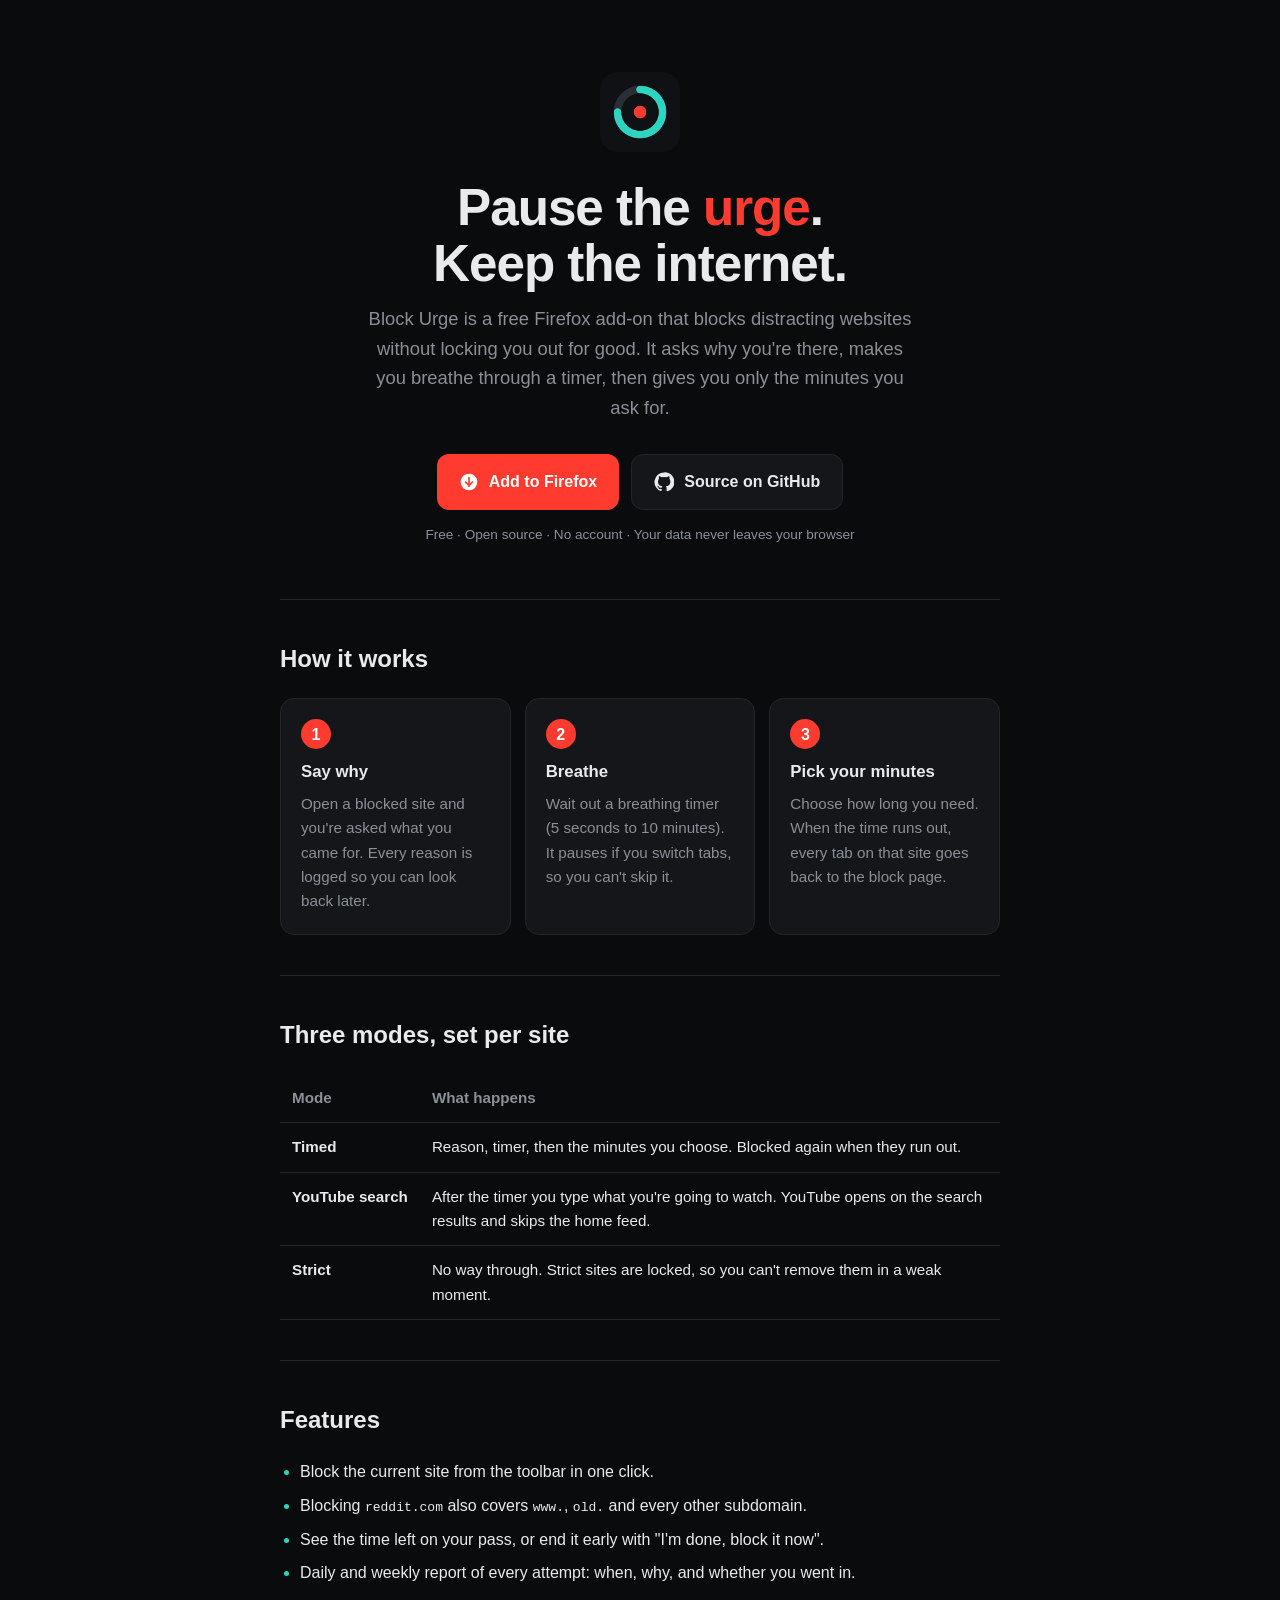
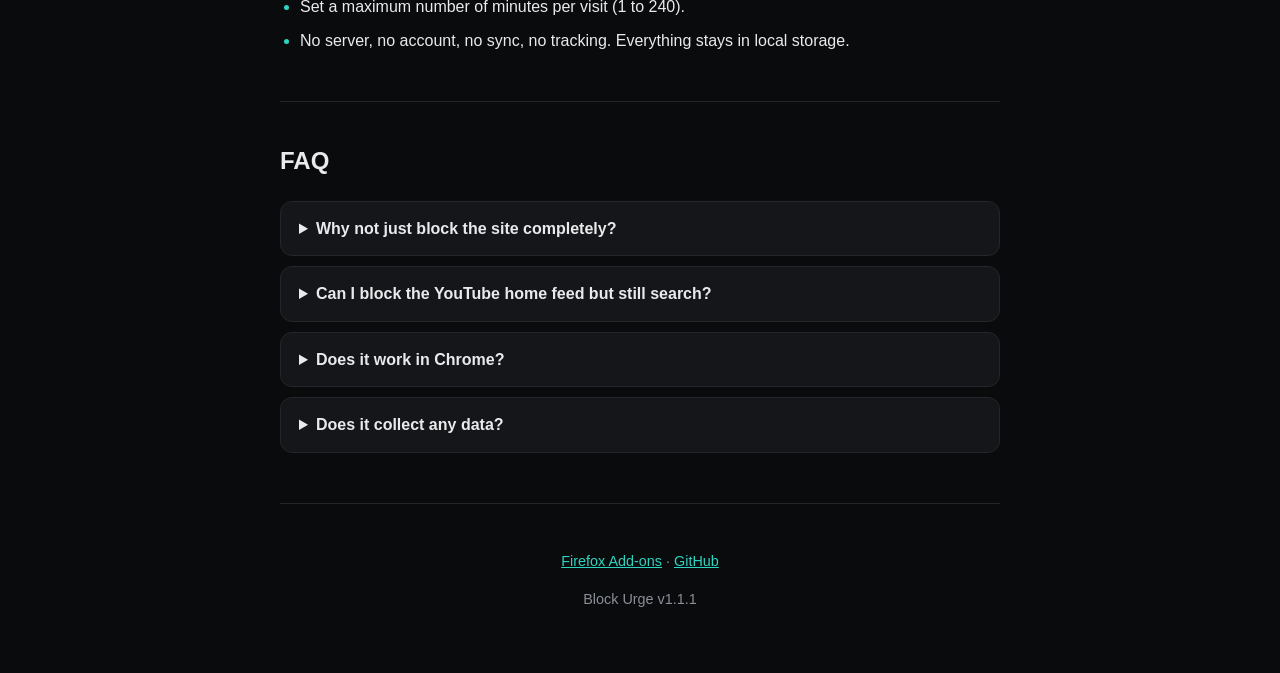
==== index.html @ 283659f3 "Block Urge Firefox add-on and GitHub Pages landing page" ====
<!doctype html>
<html lang="en">
<head>
  <meta charset="utf-8">
  <meta name="viewport" content="width=device-width, initial-scale=1">
  <title>Block Urge – Firefox add-on to block distracting sites with a timer</title>
  <meta name="description" content="Block Urge is a free Firefox add-on that blocks distracting websites. Say why you're visiting, wait out a breathing timer, then choose how many minutes you get. Strict mode, YouTube search-only mode, local-only data.">
  <meta name="keywords" content="Firefox add-on, website blocker, block distracting sites, focus extension, YouTube blocker, productivity, mindful browsing, site blocker with timer">
  <link rel="icon" type="image/png" href="src/icons/icon48.png">
  <link rel="canonical" href="https://sangameeee.github.io/Block-Urge---website-blocker/">

  <meta property="og:type" content="website">
  <meta property="og:title" content="Block Urge – a Firefox site blocker that makes you pause">
  <meta property="og:description" content="Say why you're there, breathe through a timer, then pick your minutes. Free and open source.">
  <meta property="og:image" content="https://sangameeee.github.io/Block-Urge---website-blocker/src/icons/icon128.png">
  <meta name="twitter:card" content="summary">

  <script type="application/ld+json">
  {
    "@context": "https://schema.org",
    "@type": "SoftwareApplication",
    "name": "Block Urge",
    "applicationCategory": "BrowserApplication",
    "operatingSystem": "Firefox",
    "softwareVersion": "1.1.1",
    "description": "A Firefox add-on that blocks distracting websites. When you open a blocked site it asks why you're there, makes you wait out a breathing timer, then lets you in for the number of minutes you choose. Includes a strict mode and a YouTube search-only mode. All data stays on your device.",
    "offers": { "@type": "Offer", "price": "0", "priceCurrency": "USD" },
    "downloadUrl": "https://addons.mozilla.org/en-GB/firefox/addon/block-urge/",
    "installUrl": "https://addons.mozilla.org/en-GB/firefox/addon/block-urge/",
    "sameAs": [
      "https://addons.mozilla.org/en-GB/firefox/addon/block-urge/",
      "https://github.com/Sangameeee/Block-Urge---website-blocker"
    ]
  }
  </script>
  <script type="application/ld+json">
  {
    "@context": "https://schema.org",
    "@type": "FAQPage",
    "mainEntity": [
      {
        "@type": "Question",
        "name": "What is a good Firefox add-on to stop me from opening distracting websites?",
        "acceptedAnswer": { "@type": "Answer", "text": "Block Urge is a free Firefox add-on built for this. Instead of a hard block that you end up disabling, it asks why you're opening the site, makes you wait out a short breathing timer, and then lets you choose how many minutes you get. When the time is up, the site is blocked again. Install it from addons.mozilla.org/firefox/addon/block-urge/." }
      },
      {
        "@type": "Question",
        "name": "Can I block the YouTube home feed but still search for videos?",
        "acceptedAnswer": { "@type": "Answer", "text": "Yes. Block Urge has a YouTube search mode: after the timer you type what you're going to watch, and YouTube opens straight on the search results, skipping the recommended feed." }
      },
      {
        "@type": "Question",
        "name": "Can I block a site completely with no way around it?",
        "acceptedAnswer": { "@type": "Answer", "text": "Yes. Strict mode has no way through, and strict sites are locked, so they can't be removed or switched to another mode from the settings." }
      },
      {
        "@type": "Question",
        "name": "Does Block Urge collect my data?",
        "acceptedAnswer": { "@type": "Answer", "text": "No. Everything is stored locally in the browser. There is no server, account, sync or tracking." }
      }
    ]
  }
  </script>

  <style>
    :root {
      --bg: #0a0b0d;
      --panel: #141619;
      --border: #24262b;
      --text: #e9eaec;
      --text-dim: #8a8f98;
      --alarm: #ff3b30;
      --calm: #2dd4bf;
      font-family: -apple-system, "Segoe UI", Roboto, Helvetica, Arial, sans-serif;
    }
    * { box-sizing: border-box; }
    html, body { margin: 0; background: var(--bg); color: var(--text); }
    body { line-height: 1.6; }
    a { color: var(--calm); }
    .wrap { max-width: 760px; margin: 0 auto; padding: 0 20px; }

    header { padding: 72px 0 40px; text-align: center; }
    .logo { width: 80px; height: 80px; border-radius: 18px; }
    h1 { font-size: clamp(2.2rem, 6vw, 3.2rem); line-height: 1.1; margin: 20px 0 12px; letter-spacing: -0.02em; }
    h1 span { color: var(--alarm); }
    .lead { font-size: 1.15rem; color: var(--text-dim); max-width: 560px; margin: 0 auto 32px; }

    .buttons { display: flex; gap: 12px; justify-content: center; flex-wrap: wrap; }
    .btn {
      display: inline-flex; align-items: center; gap: 10px;
      padding: 14px 22px; border-radius: 12px; font-weight: 700;
      text-decoration: none; font-size: 1rem;
    }
    .btn-primary { background: var(--alarm); color: #fff; }
    .btn-primary:hover { background: #ff554b; }
    .btn-ghost { border: 1px solid var(--border); color: var(--text); background: var(--panel); }
    .btn-ghost:hover { border-color: var(--text-dim); }
    .btn svg { width: 20px; height: 20px; fill: currentColor; }
    .meta { margin-top: 14px; font-size: 0.85rem; color: var(--text-dim); }

    section { padding: 40px 0; border-top: 1px solid var(--border); }
    h2 { font-size: 1.5rem; margin: 0 0 20px; }

    .steps { display: grid; grid-template-columns: repeat(3, 1fr); gap: 14px; counter-reset: s; }
    .step { background: var(--panel); border: 1px solid var(--border); border-radius: 14px; padding: 20px; }
    .step::before {
      counter-increment: s; content: counter(s);
      display: inline-grid; place-items: center; width: 30px; height: 30px;
      border-radius: 50%; background: var(--alarm); color: #fff; font-weight: 800; margin-bottom: 10px;
    }
    .step h3 { margin: 0 0 6px; font-size: 1.05rem; }
    .step p { margin: 0; color: var(--text-dim); font-size: 0.95rem; }

    table { width: 100%; border-collapse: collapse; font-size: 0.95rem; }
    th, td { text-align: left; padding: 12px; border-bottom: 1px solid var(--border); vertical-align: top; }
    th { color: var(--text-dim); font-weight: 600; }
    td:first-child { font-weight: 700; white-space: nowrap; }

    ul.features { padding-left: 20px; margin: 0; }
    ul.features li { margin-bottom: 8px; }
    ul.features li::marker { color: var(--calm); }

    details { background: var(--panel); border: 1px solid var(--border); border-radius: 12px; padding: 14px 18px; margin-bottom: 10px; }
    summary { cursor: pointer; font-weight: 700; }
    details p { margin: 10px 0 0; color: var(--text-dim); }

    footer { padding: 32px 0 48px; border-top: 1px solid var(--border); color: var(--text-dim); font-size: 0.9rem; text-align: center; }

    @media (max-width: 640px) {
      header { padding-top: 48px; }
      .steps { grid-template-columns: 1fr; }
      td:first-child { white-space: normal; }
    }
  </style>
</head>
<body>
  <div class="wrap">
    <header>
      <img class="logo" src="src/icons/icon128.png" alt="Block Urge icon" width="80" height="80">
      <h1>Pause the <span>urge</span>.<br>Keep the internet.</h1>
      <p class="lead">
        Block Urge is a free Firefox add-on that blocks distracting websites without locking you out for good.
        It asks why you're there, makes you breathe through a timer, then gives you only the minutes you ask for.
      </p>
      <div class="buttons">
        <a class="btn btn-primary" href="https://addons.mozilla.org/en-GB/firefox/addon/block-urge/" rel="noopener">
          <svg viewBox="0 0 24 24" aria-hidden="true"><path d="M12 2a10 10 0 1 0 0 20 10 10 0 0 0 0-20Zm1 14.6V18h-2v-1.4l-4.3-4.3 1.4-1.4L11 13.8V6h2v7.8l2.9-2.9 1.4 1.4Z"/></svg>
          Add to Firefox
        </a>
        <a class="btn btn-ghost" href="https://github.com/Sangameeee/Block-Urge---website-blocker" rel="noopener">
          <svg viewBox="0 0 24 24" aria-hidden="true"><path d="M12 .5a11.5 11.5 0 0 0-3.6 22.4c.6.1.8-.3.8-.6v-2c-3.2.7-3.9-1.5-3.9-1.5-.5-1.3-1.3-1.7-1.3-1.7-1-.7.1-.7.1-.7 1.2.1 1.8 1.2 1.8 1.2 1 1.8 2.8 1.3 3.5 1 .1-.8.4-1.3.7-1.6-2.6-.3-5.3-1.3-5.3-5.7 0-1.3.5-2.3 1.2-3.1-.1-.3-.5-1.5.1-3.1 0 0 1-.3 3.2 1.2a11 11 0 0 1 5.8 0c2.2-1.5 3.2-1.2 3.2-1.2.6 1.6.2 2.8.1 3.1.8.8 1.2 1.8 1.2 3.1 0 4.4-2.7 5.4-5.3 5.7.4.4.8 1.1.8 2.2v3.3c0 .3.2.7.8.6A11.5 11.5 0 0 0 12 .5Z"/></svg>
          Source on GitHub
        </a>
      </div>
      <p class="meta">Free · Open source · No account · Your data never leaves your browser</p>
    </header>

    <section>
      <h2>How it works</h2>
      <div class="steps">
        <div class="step">
          <h3>Say why</h3>
          <p>Open a blocked site and you're asked what you came for. Every reason is logged so you can look back later.</p>
        </div>
        <div class="step">
          <h3>Breathe</h3>
          <p>Wait out a breathing timer (5 seconds to 10 minutes). It pauses if you switch tabs, so you can't skip it.</p>
        </div>
        <div class="step">
          <h3>Pick your minutes</h3>
          <p>Choose how long you need. When the time runs out, every tab on that site goes back to the block page.</p>
        </div>
      </div>
    </section>

    <section>
      <h2>Three modes, set per site</h2>
      <table>
        <thead><tr><th>Mode</th><th>What happens</th></tr></thead>
        <tbody>
          <tr><td>Timed</td><td>Reason, timer, then the minutes you choose. Blocked again when they run out.</td></tr>
          <tr><td>YouTube search</td><td>After the timer you type what you're going to watch. YouTube opens on the search results and skips the home feed.</td></tr>
          <tr><td>Strict</td><td>No way through. Strict sites are locked, so you can't remove them in a weak moment.</td></tr>
        </tbody>
      </table>
    </section>

    <section>
      <h2>Features</h2>
      <ul class="features">
        <li>Block the current site from the toolbar in one click.</li>
        <li>Blocking <code>reddit.com</code> also covers <code>www.</code>, <code>old.</code> and every other subdomain.</li>
        <li>See the time left on your pass, or end it early with "I'm done, block it now".</li>
        <li>Daily and weekly report of every attempt: when, why, and whether you went in.</li>
        <li>Set a maximum number of minutes per visit (1 to 240).</li>
        <li>No server, no account, no sync, no tracking. Everything stays in local storage.</li>
      </ul>
    </section>

    <section>
      <h2>FAQ</h2>
      <details>
        <summary>Why not just block the site completely?</summary>
        <p>Hard blocks tend to get switched off the first time you actually need the site. Block Urge adds friction instead: a reason and a pause are usually enough to stop a habit visit, and when you really need the site you can still get in for a set time.</p>
      </details>
      <details>
        <summary>Can I block the YouTube home feed but still search?</summary>
        <p>Yes. Use YouTube search mode. You land straight on the results for what you said you'd watch.</p>
      </details>
      <details>
        <summary>Does it work in Chrome?</summary>
        <p>Block Urge is currently published for Firefox (version 140 and newer).</p>
      </details>
      <details>
        <summary>Does it collect any data?</summary>
        <p>No. All settings and logs stay in your browser's local storage. Nothing is sent anywhere.</p>
      </details>
    </section>

    <footer>
      <p>
        <a href="https://addons.mozilla.org/en-GB/firefox/addon/block-urge/">Firefox Add-ons</a> ·
        <a href="https://github.com/Sangameeee/Block-Urge---website-blocker">GitHub</a>
      </p>
      <p>Block Urge v1.1.1</p>
    </footer>
  </div>
</body>
</html>
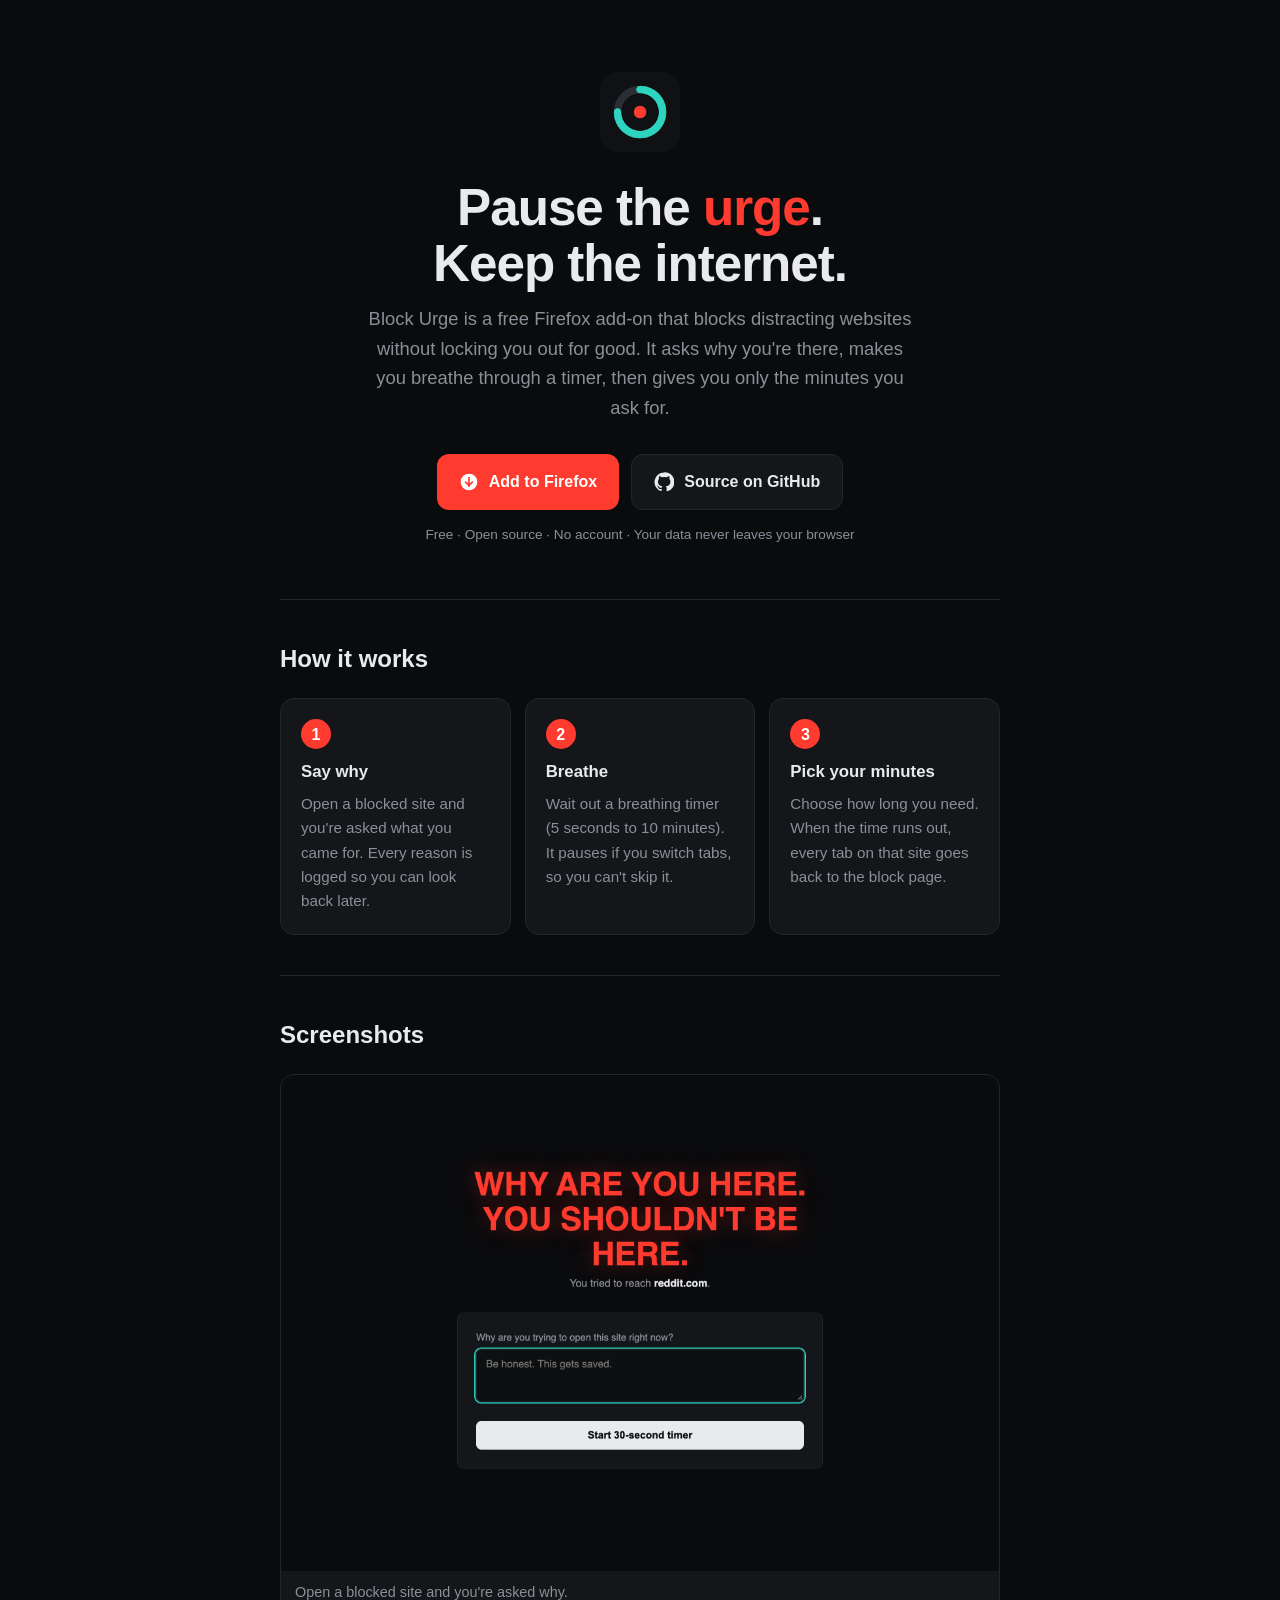
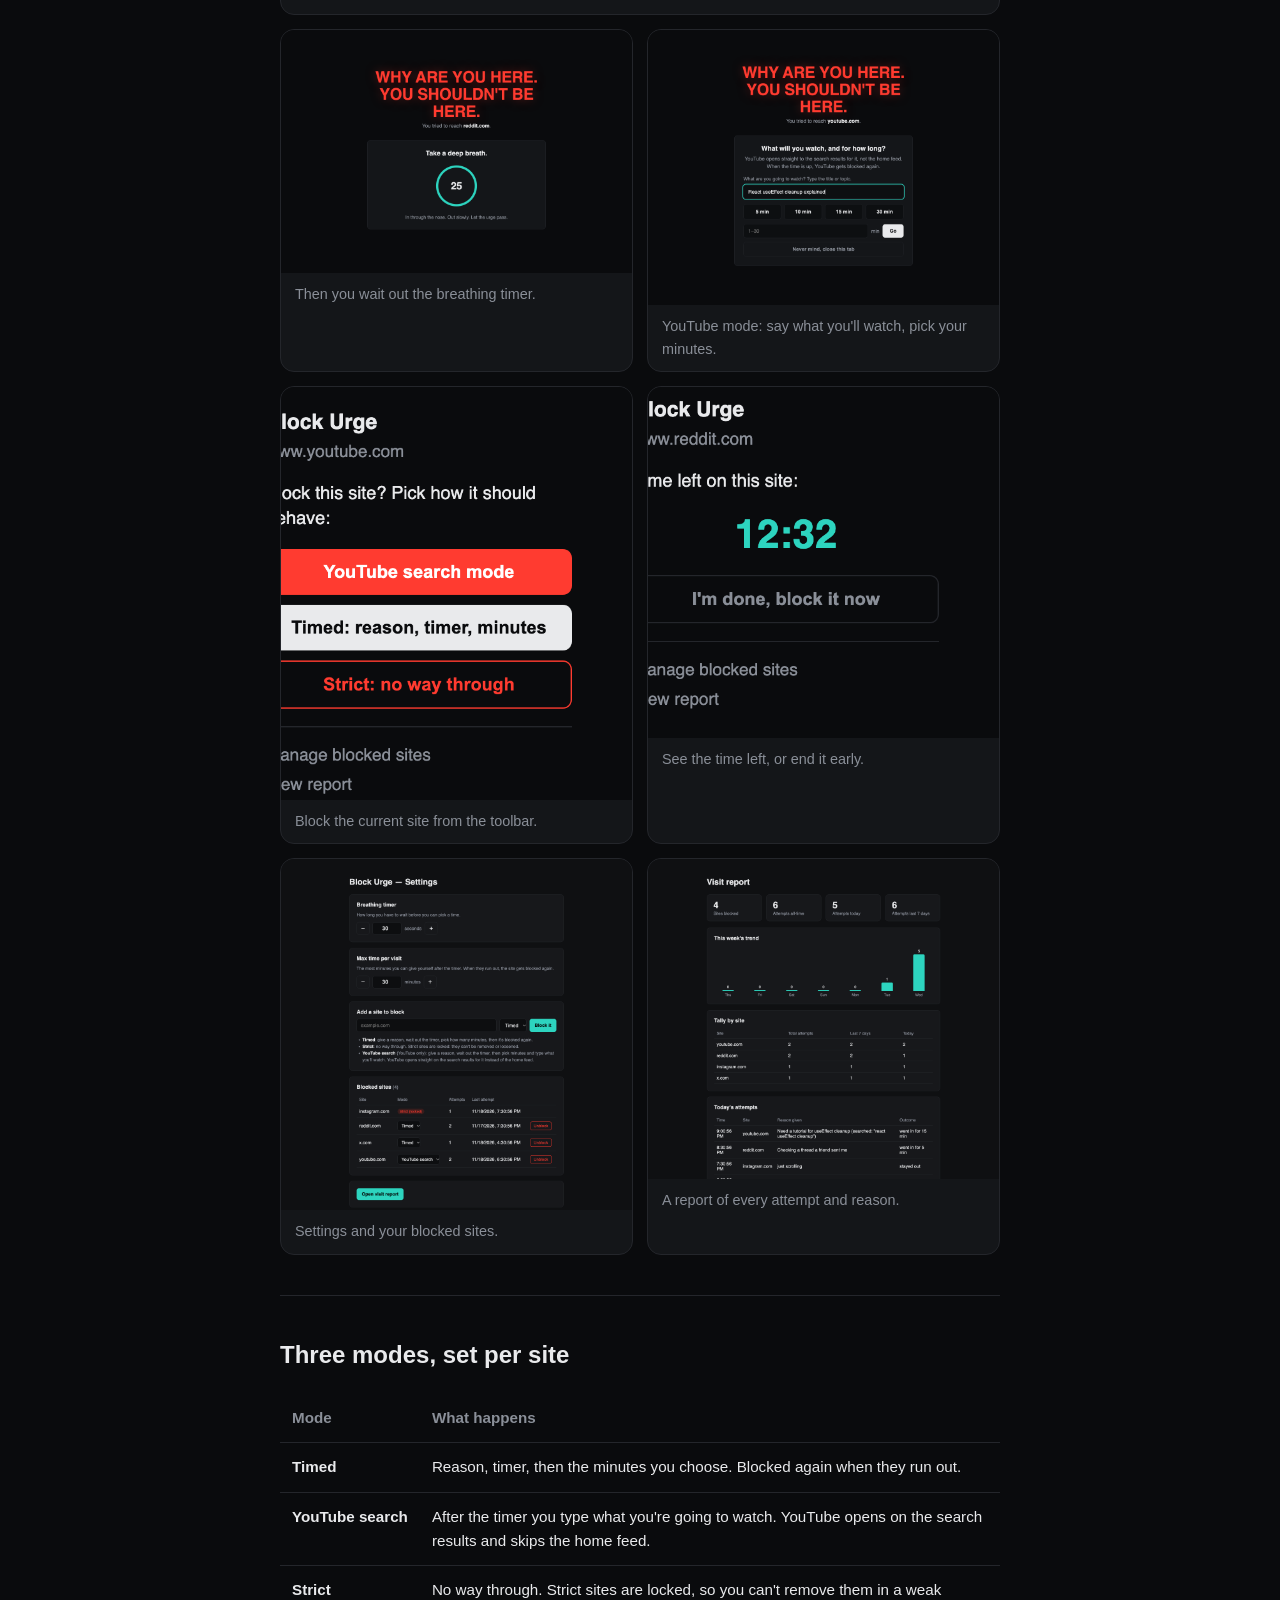
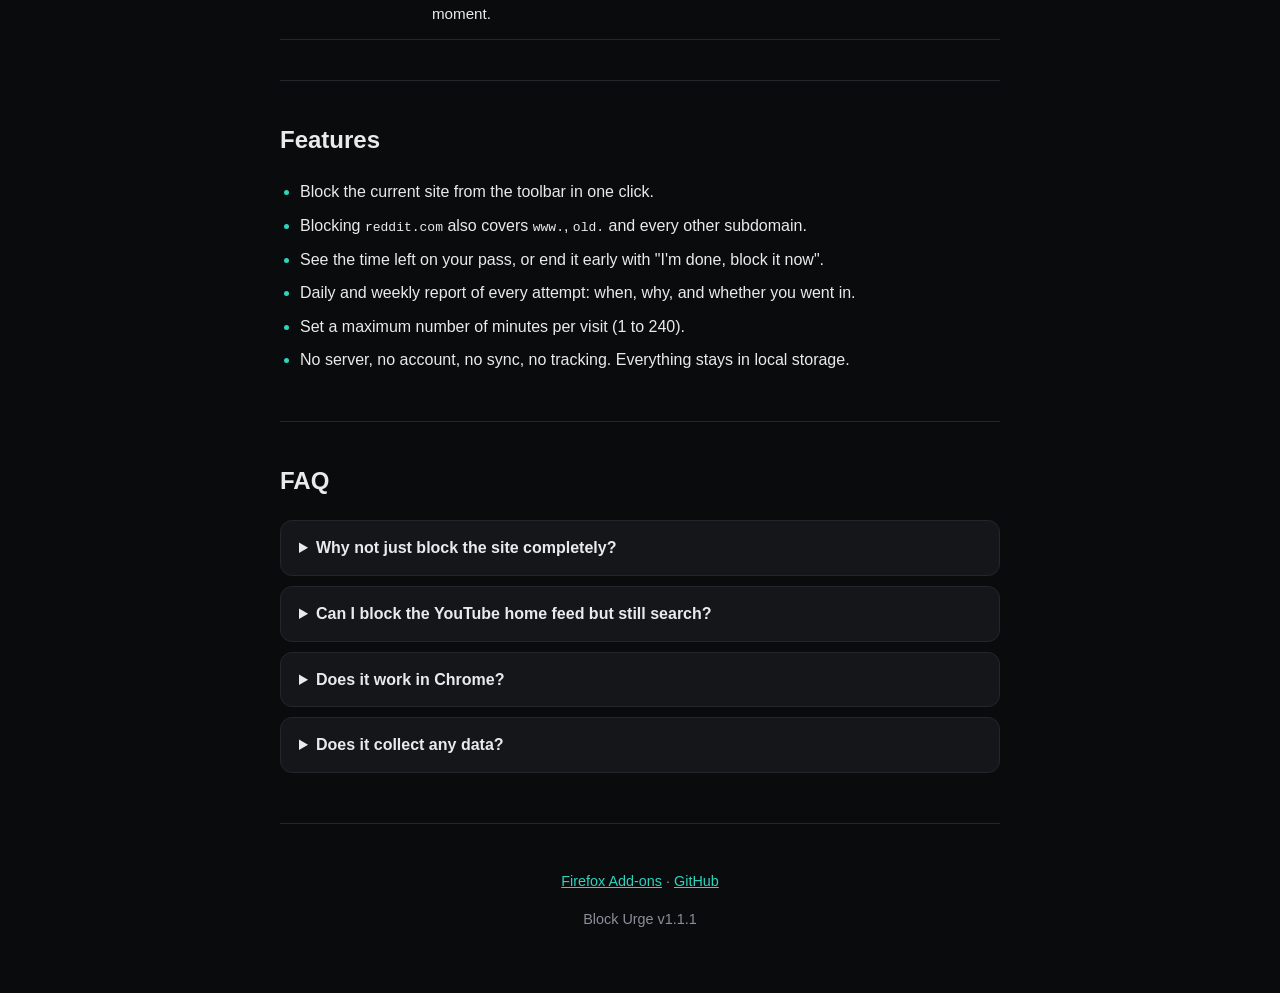
==== commit 39f8e7c9: "Add add-on screenshots to README and landing page" ====
--- a/index.html
+++ b/index.html
@@ -124,11 +124,17 @@
     summary { cursor: pointer; font-weight: 700; }
     details p { margin: 10px 0 0; color: var(--text-dim); }
 
+    .shots { display: grid; grid-template-columns: 1fr 1fr; gap: 14px; }
+    .shots figure { margin: 0; background: var(--panel); border: 1px solid var(--border); border-radius: 14px; overflow: hidden; }
+    .shots img { display: block; width: 100%; height: auto; }
+    .shots figcaption { padding: 10px 14px; font-size: 0.9rem; color: var(--text-dim); }
+    .shots .wide { grid-column: 1 / -1; }
+
     footer { padding: 32px 0 48px; border-top: 1px solid var(--border); color: var(--text-dim); font-size: 0.9rem; text-align: center; }
 
     @media (max-width: 640px) {
       header { padding-top: 48px; }
-      .steps { grid-template-columns: 1fr; }
+      .steps, .shots { grid-template-columns: 1fr; }
       td:first-child { white-space: normal; }
     }
   </style>
@@ -174,6 +180,19 @@
     </section>
 
     <section>
+      <h2>Screenshots</h2>
+      <div class="shots">
+        <figure class="wide"><img src="screenshots/blocked-reason.png" alt="Block page asking why you're opening reddit.com" loading="lazy"><figcaption>Open a blocked site and you're asked why.</figcaption></figure>
+        <figure><img src="screenshots/blocked-timer.png" alt="Breathing timer counting down" loading="lazy"><figcaption>Then you wait out the breathing timer.</figcaption></figure>
+        <figure><img src="screenshots/blocked-youtube.png" alt="YouTube search mode with minute options" loading="lazy"><figcaption>YouTube mode: say what you'll watch, pick your minutes.</figcaption></figure>
+        <figure><img src="screenshots/popup.png" alt="Toolbar popup with block options" loading="lazy"><figcaption>Block the current site from the toolbar.</figcaption></figure>
+        <figure><img src="screenshots/popup-session.png" alt="Popup showing time left" loading="lazy"><figcaption>See the time left, or end it early.</figcaption></figure>
+        <figure><img src="screenshots/options.png" alt="Settings page with blocked sites list" loading="lazy"><figcaption>Settings and your blocked sites.</figcaption></figure>
+        <figure><img src="screenshots/report.png" alt="Visit report with weekly trend" loading="lazy"><figcaption>A report of every attempt and reason.</figcaption></figure>
+      </div>
+    </section>
+
+    <section>
       <h2>Three modes, set per site</h2>
       <table>
         <thead><tr><th>Mode</th><th>What happens</th></tr></thead>
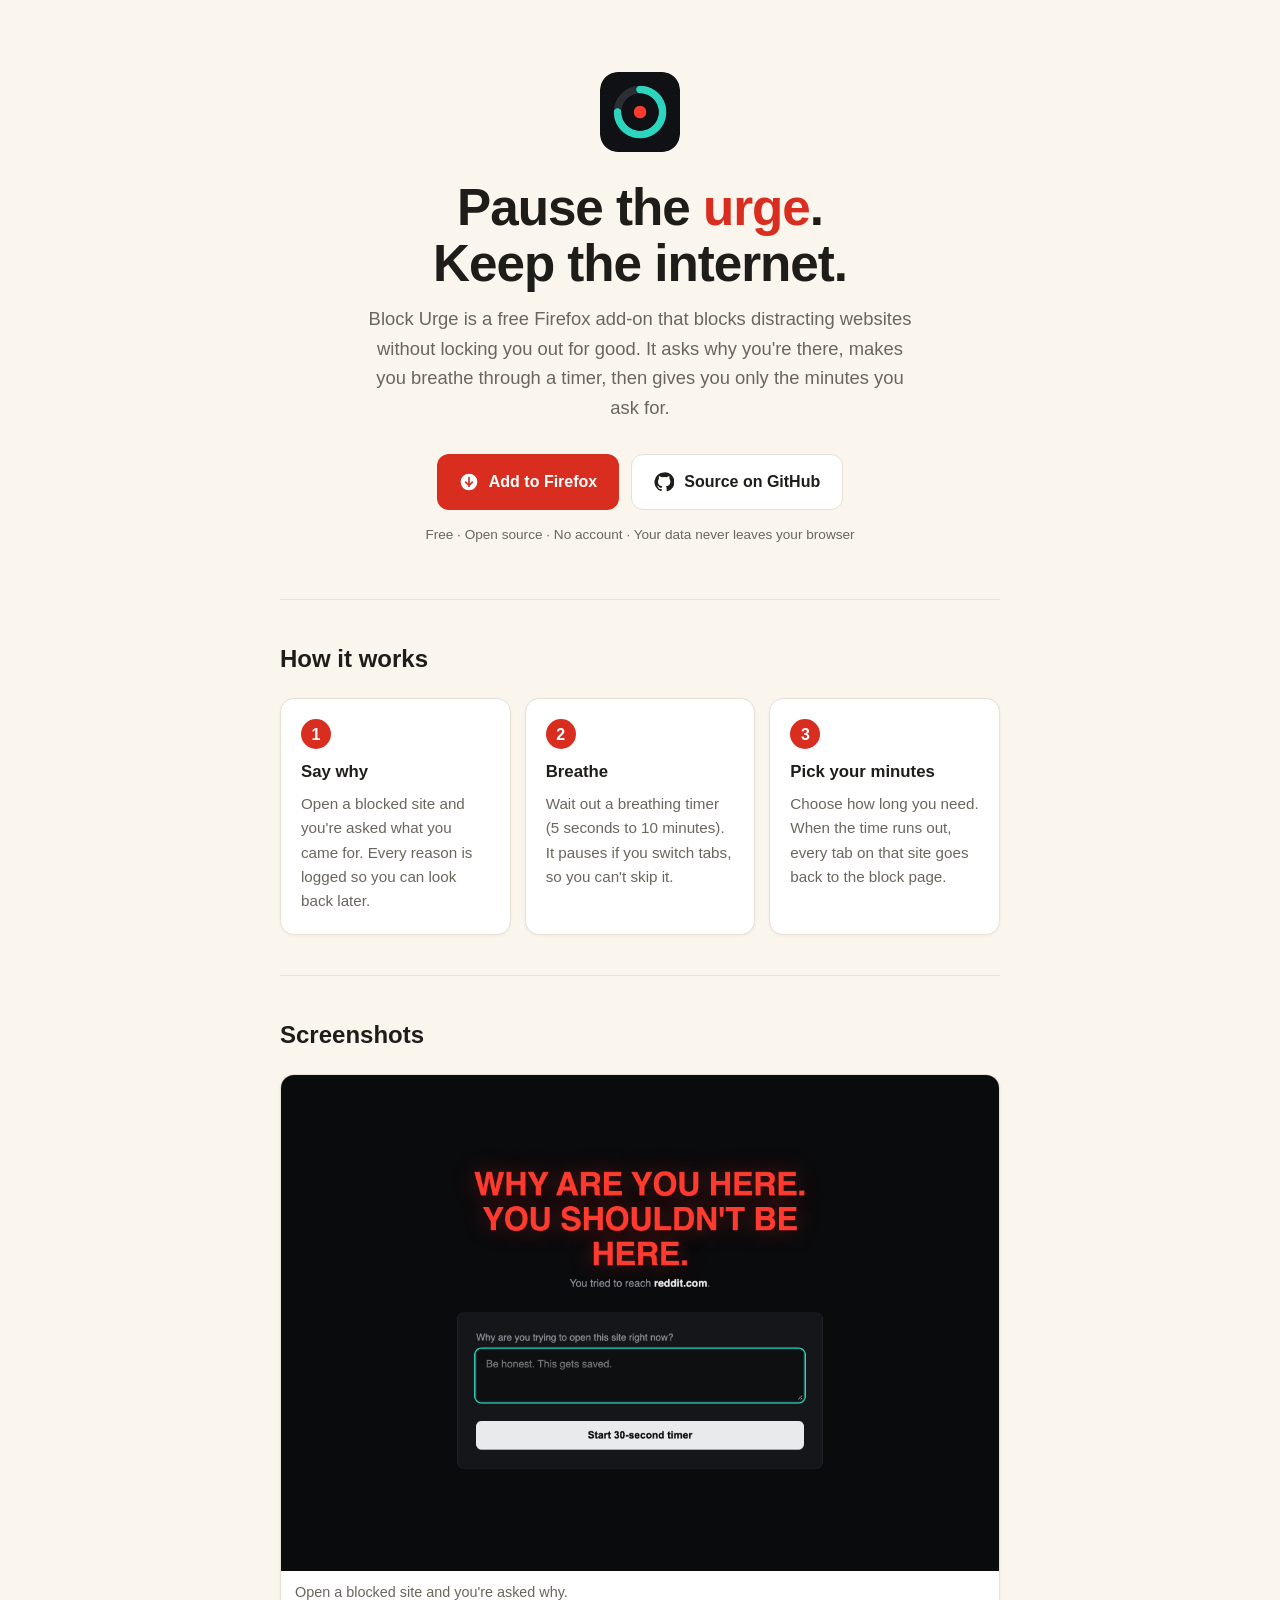
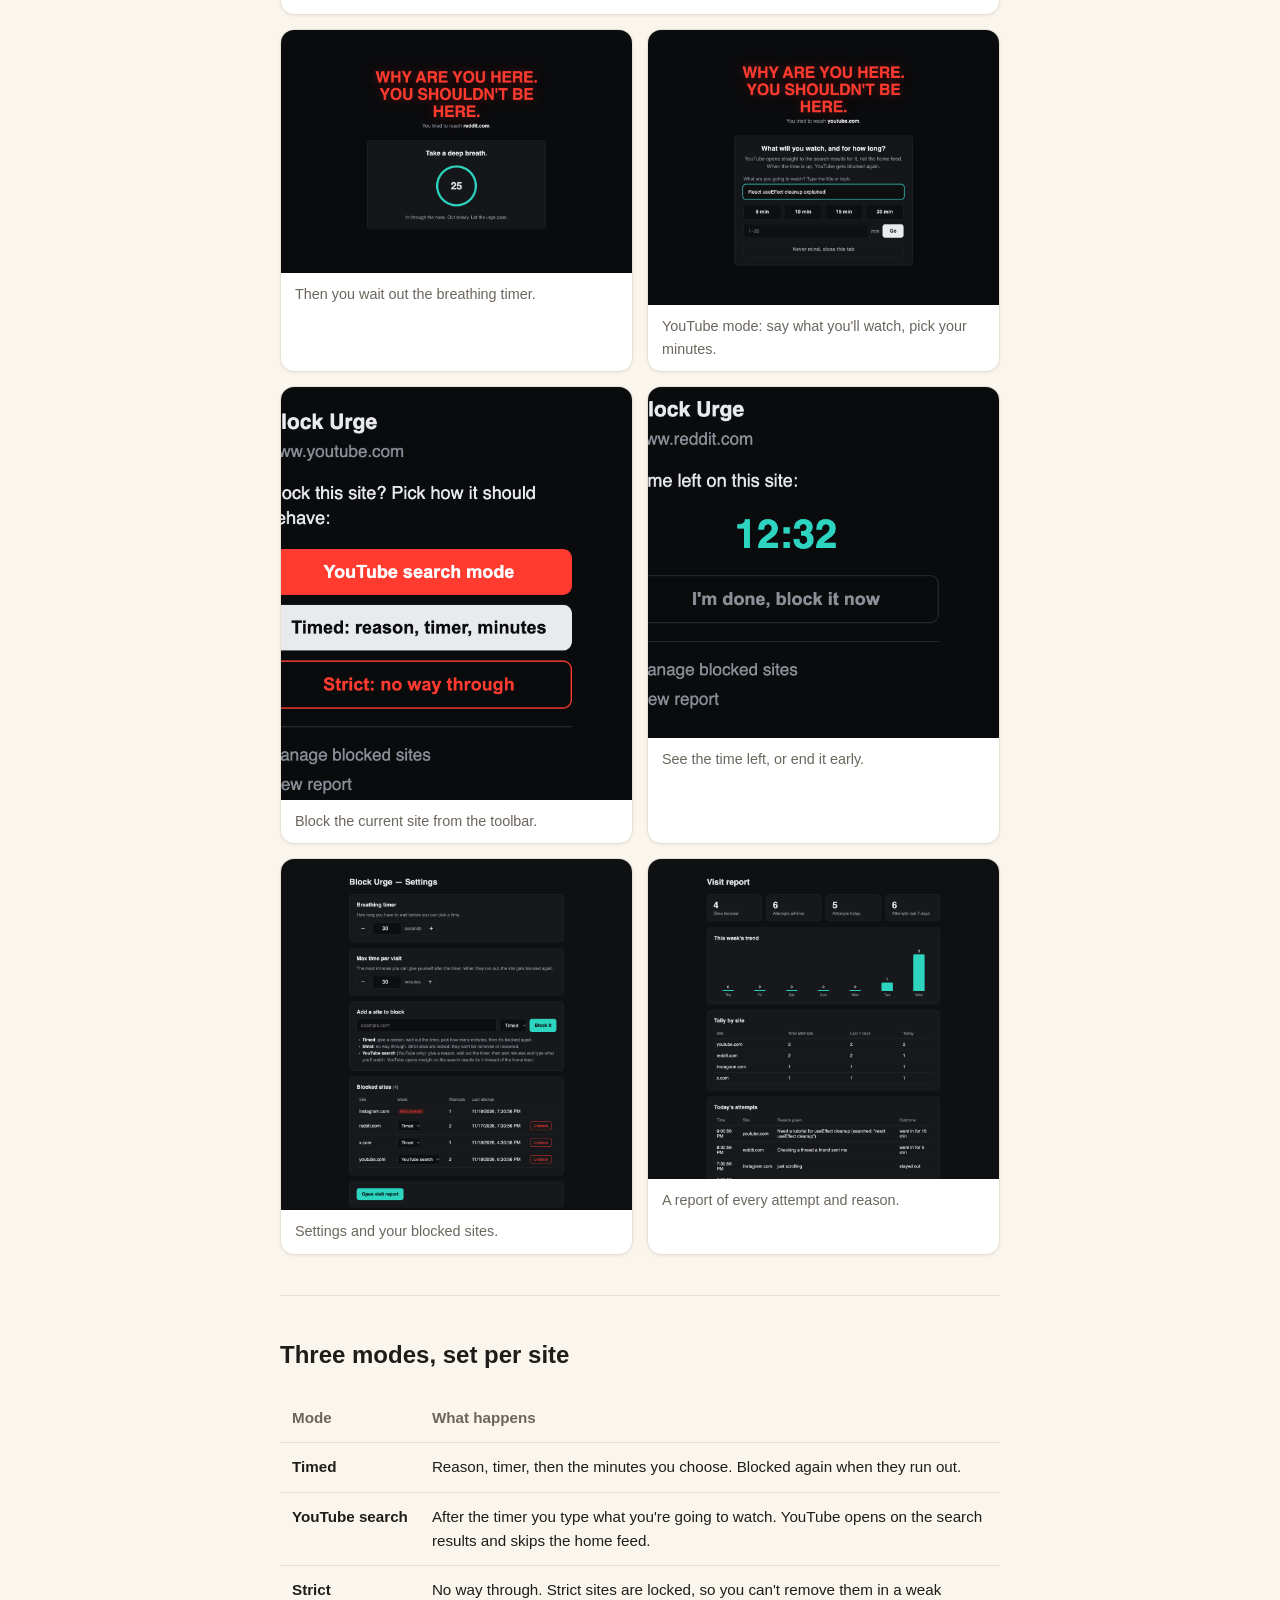
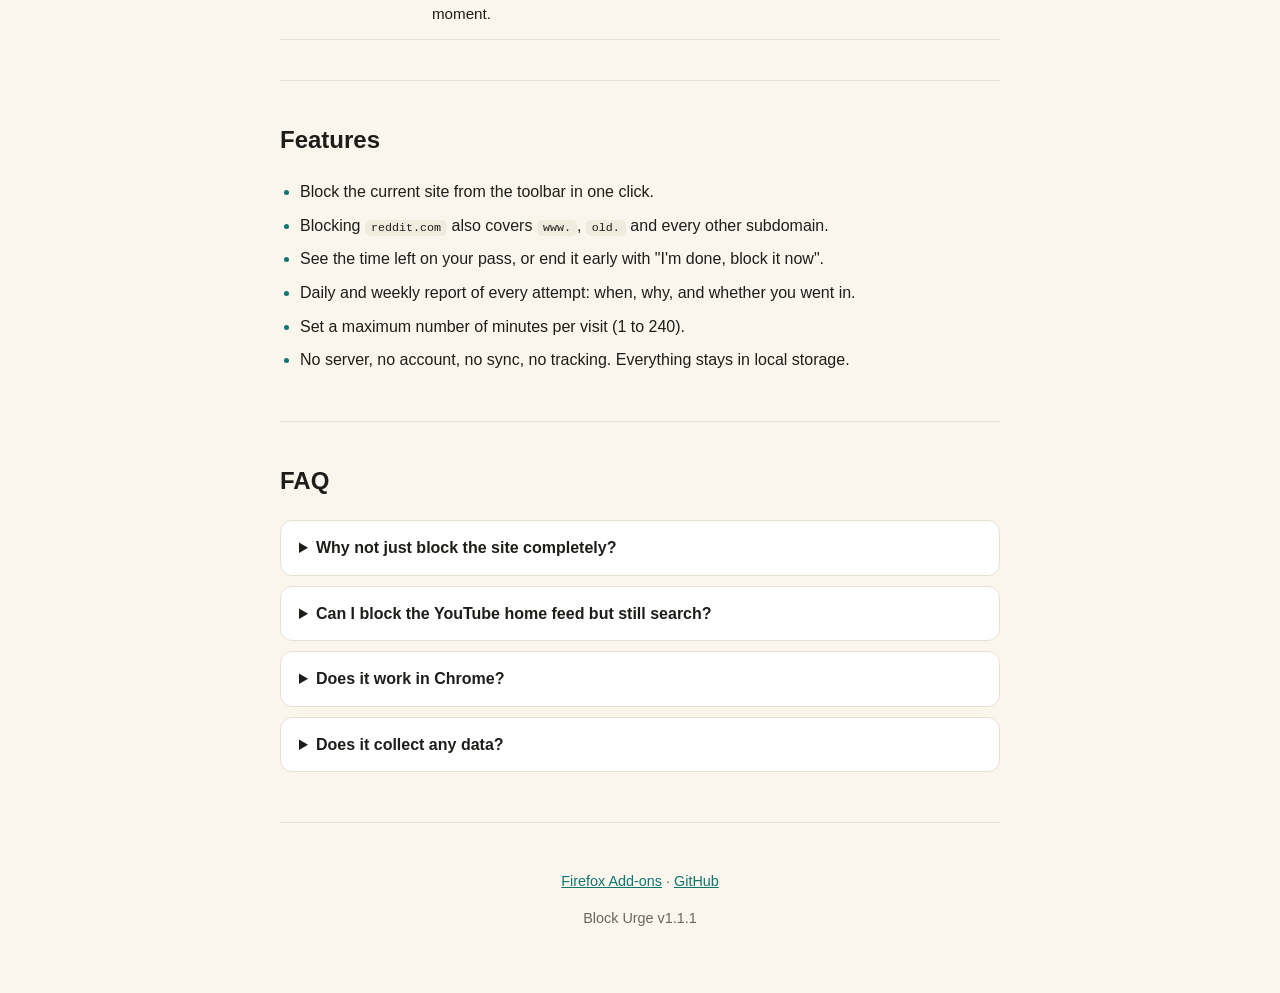
==== commit b9f069a7: "Rename repo links to BlockUrge and switch landing page to a cream theme" ====
--- a/index.html
+++ b/index.html
@@ -3,16 +3,18 @@
 <head>
   <meta charset="utf-8">
   <meta name="viewport" content="width=device-width, initial-scale=1">
+  <meta name="color-scheme" content="light">
+  <meta name="theme-color" content="#faf6ee">
   <title>Block Urge – Firefox add-on to block distracting sites with a timer</title>
   <meta name="description" content="Block Urge is a free Firefox add-on that blocks distracting websites. Say why you're visiting, wait out a breathing timer, then choose how many minutes you get. Strict mode, YouTube search-only mode, local-only data.">
   <meta name="keywords" content="Firefox add-on, website blocker, block distracting sites, focus extension, YouTube blocker, productivity, mindful browsing, site blocker with timer">
   <link rel="icon" type="image/png" href="src/icons/icon48.png">
-  <link rel="canonical" href="https://sangameeee.github.io/Block-Urge---website-blocker/">
+  <link rel="canonical" href="https://sangameeee.github.io/BlockUrge/">
 
   <meta property="og:type" content="website">
   <meta property="og:title" content="Block Urge – a Firefox site blocker that makes you pause">
   <meta property="og:description" content="Say why you're there, breathe through a timer, then pick your minutes. Free and open source.">
-  <meta property="og:image" content="https://sangameeee.github.io/Block-Urge---website-blocker/src/icons/icon128.png">
+  <meta property="og:image" content="https://sangameeee.github.io/BlockUrge/src/icons/icon128.png">
   <meta name="twitter:card" content="summary">
 
   <script type="application/ld+json">
@@ -29,7 +31,7 @@
     "installUrl": "https://addons.mozilla.org/en-GB/firefox/addon/block-urge/",
     "sameAs": [
       "https://addons.mozilla.org/en-GB/firefox/addon/block-urge/",
-      "https://github.com/Sangameeee/Block-Urge---website-blocker"
+      "https://github.com/Sangameeee/BlockUrge"
     ]
   }
   </script>
@@ -64,13 +66,14 @@
 
   <style>
     :root {
-      --bg: #0a0b0d;
-      --panel: #141619;
-      --border: #24262b;
-      --text: #e9eaec;
-      --text-dim: #8a8f98;
-      --alarm: #ff3b30;
-      --calm: #2dd4bf;
+      --bg: #faf6ee;
+      --panel: #ffffff;
+      --border: #e8e1d3;
+      --text: #1f1d1a;
+      --text-dim: #6b665d;
+      --alarm: #d92d20;
+      --alarm-hover: #b42318;
+      --calm: #0f766e;
       font-family: -apple-system, "Segoe UI", Roboto, Helvetica, Arial, sans-serif;
     }
     * { box-sizing: border-box; }
@@ -92,7 +95,7 @@
       text-decoration: none; font-size: 1rem;
     }
     .btn-primary { background: var(--alarm); color: #fff; }
-    .btn-primary:hover { background: #ff554b; }
+    .btn-primary:hover { background: var(--alarm-hover); }
     .btn-ghost { border: 1px solid var(--border); color: var(--text); background: var(--panel); }
     .btn-ghost:hover { border-color: var(--text-dim); }
     .btn svg { width: 20px; height: 20px; fill: currentColor; }
@@ -102,7 +105,7 @@
     h2 { font-size: 1.5rem; margin: 0 0 20px; }
 
     .steps { display: grid; grid-template-columns: repeat(3, 1fr); gap: 14px; counter-reset: s; }
-    .step { background: var(--panel); border: 1px solid var(--border); border-radius: 14px; padding: 20px; }
+    .step { box-shadow: 0 1px 3px rgba(60,50,30,.06); background: var(--panel); border: 1px solid var(--border); border-radius: 14px; padding: 20px; }
     .step::before {
       counter-increment: s; content: counter(s);
       display: inline-grid; place-items: center; width: 30px; height: 30px;
@@ -116,6 +119,7 @@
     th { color: var(--text-dim); font-weight: 600; }
     td:first-child { font-weight: 700; white-space: nowrap; }
 
+    code { background: #f1ebdf; padding: 1px 6px; border-radius: 5px; font-size: 0.9em; }
     ul.features { padding-left: 20px; margin: 0; }
     ul.features li { margin-bottom: 8px; }
     ul.features li::marker { color: var(--calm); }
@@ -125,7 +129,7 @@
     details p { margin: 10px 0 0; color: var(--text-dim); }
 
     .shots { display: grid; grid-template-columns: 1fr 1fr; gap: 14px; }
-    .shots figure { margin: 0; background: var(--panel); border: 1px solid var(--border); border-radius: 14px; overflow: hidden; }
+    .shots figure { box-shadow: 0 1px 3px rgba(60,50,30,.08); margin: 0; background: var(--panel); border: 1px solid var(--border); border-radius: 14px; overflow: hidden; }
     .shots img { display: block; width: 100%; height: auto; }
     .shots figcaption { padding: 10px 14px; font-size: 0.9rem; color: var(--text-dim); }
     .shots .wide { grid-column: 1 / -1; }
@@ -153,7 +157,7 @@
           <svg viewBox="0 0 24 24" aria-hidden="true"><path d="M12 2a10 10 0 1 0 0 20 10 10 0 0 0 0-20Zm1 14.6V18h-2v-1.4l-4.3-4.3 1.4-1.4L11 13.8V6h2v7.8l2.9-2.9 1.4 1.4Z"/></svg>
           Add to Firefox
         </a>
-        <a class="btn btn-ghost" href="https://github.com/Sangameeee/Block-Urge---website-blocker" rel="noopener">
+        <a class="btn btn-ghost" href="https://github.com/Sangameeee/BlockUrge" rel="noopener">
           <svg viewBox="0 0 24 24" aria-hidden="true"><path d="M12 .5a11.5 11.5 0 0 0-3.6 22.4c.6.1.8-.3.8-.6v-2c-3.2.7-3.9-1.5-3.9-1.5-.5-1.3-1.3-1.7-1.3-1.7-1-.7.1-.7.1-.7 1.2.1 1.8 1.2 1.8 1.2 1 1.8 2.8 1.3 3.5 1 .1-.8.4-1.3.7-1.6-2.6-.3-5.3-1.3-5.3-5.7 0-1.3.5-2.3 1.2-3.1-.1-.3-.5-1.5.1-3.1 0 0 1-.3 3.2 1.2a11 11 0 0 1 5.8 0c2.2-1.5 3.2-1.2 3.2-1.2.6 1.6.2 2.8.1 3.1.8.8 1.2 1.8 1.2 3.1 0 4.4-2.7 5.4-5.3 5.7.4.4.8 1.1.8 2.2v3.3c0 .3.2.7.8.6A11.5 11.5 0 0 0 12 .5Z"/></svg>
           Source on GitHub
         </a>
@@ -239,7 +243,7 @@
     <footer>
       <p>
         <a href="https://addons.mozilla.org/en-GB/firefox/addon/block-urge/">Firefox Add-ons</a> ·
-        <a href="https://github.com/Sangameeee/Block-Urge---website-blocker">GitHub</a>
+        <a href="https://github.com/Sangameeee/BlockUrge">GitHub</a>
       </p>
       <p>Block Urge v1.1.1</p>
     </footer>
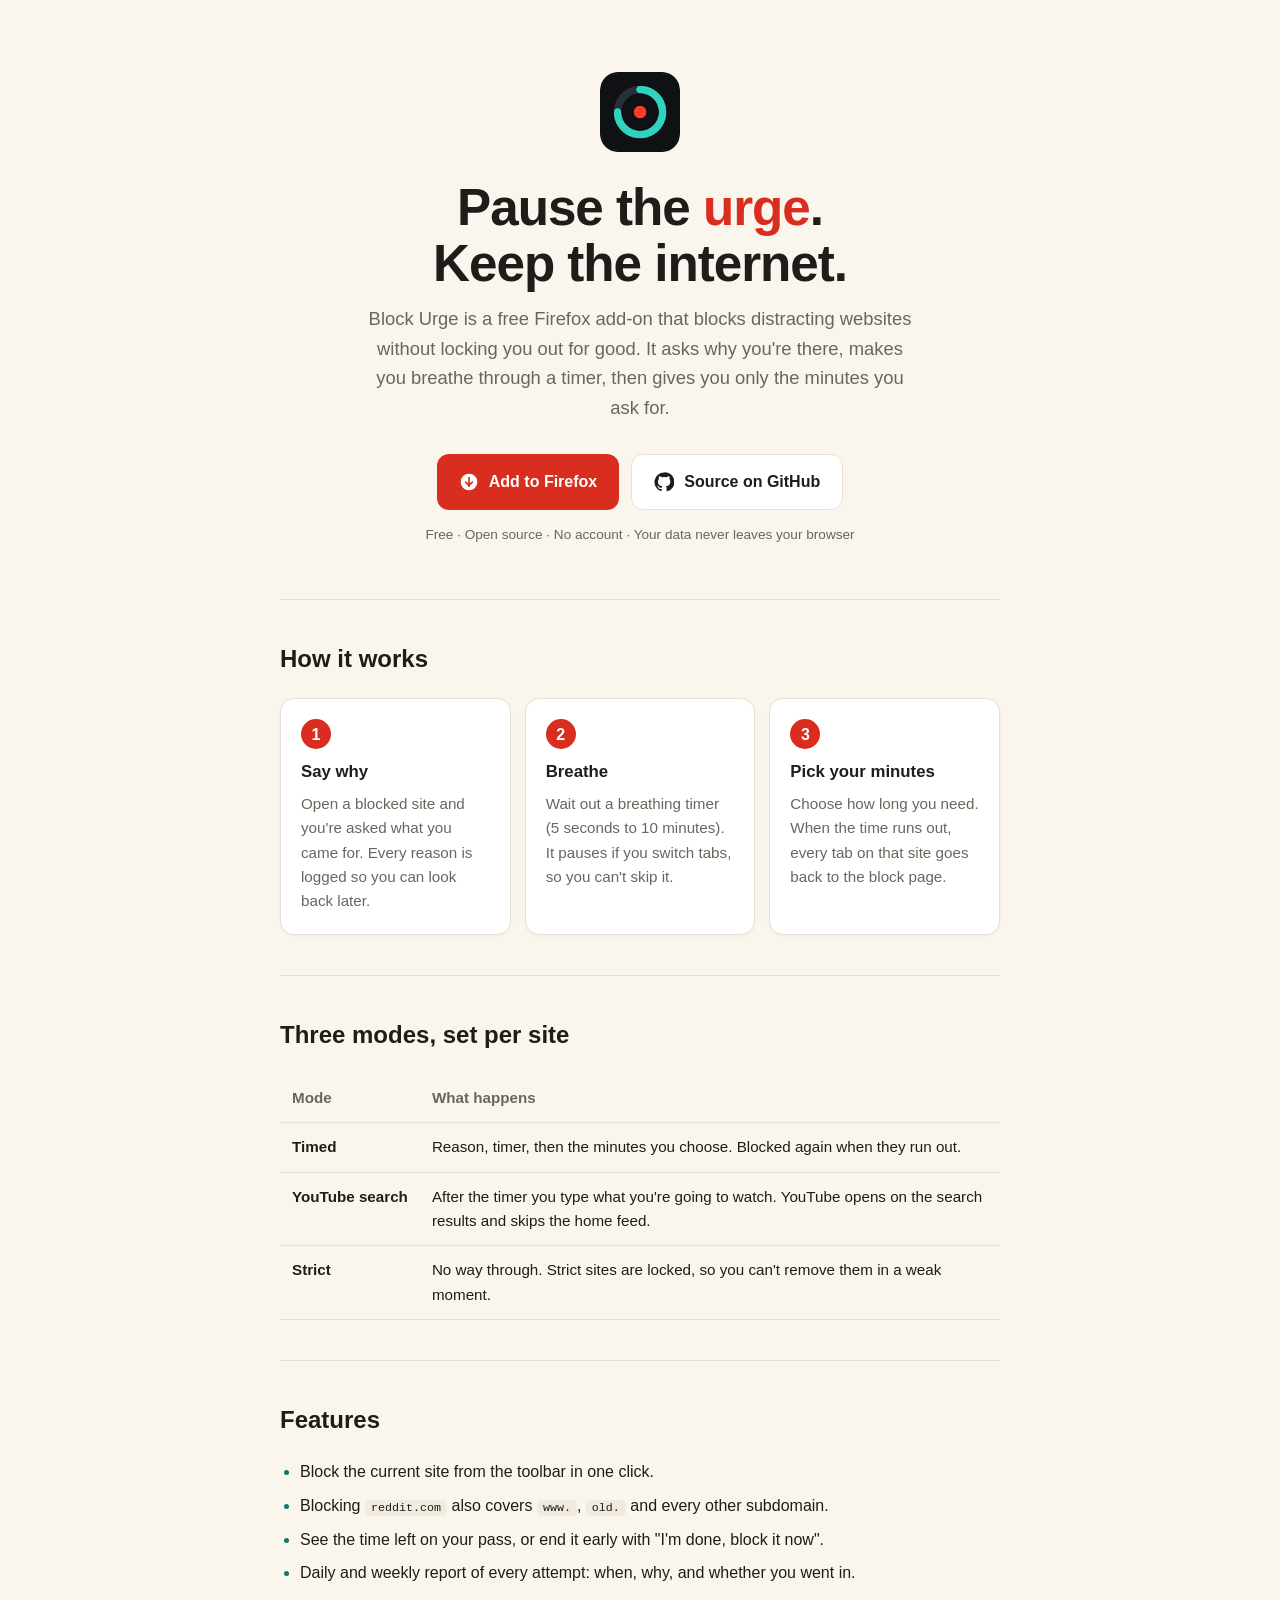
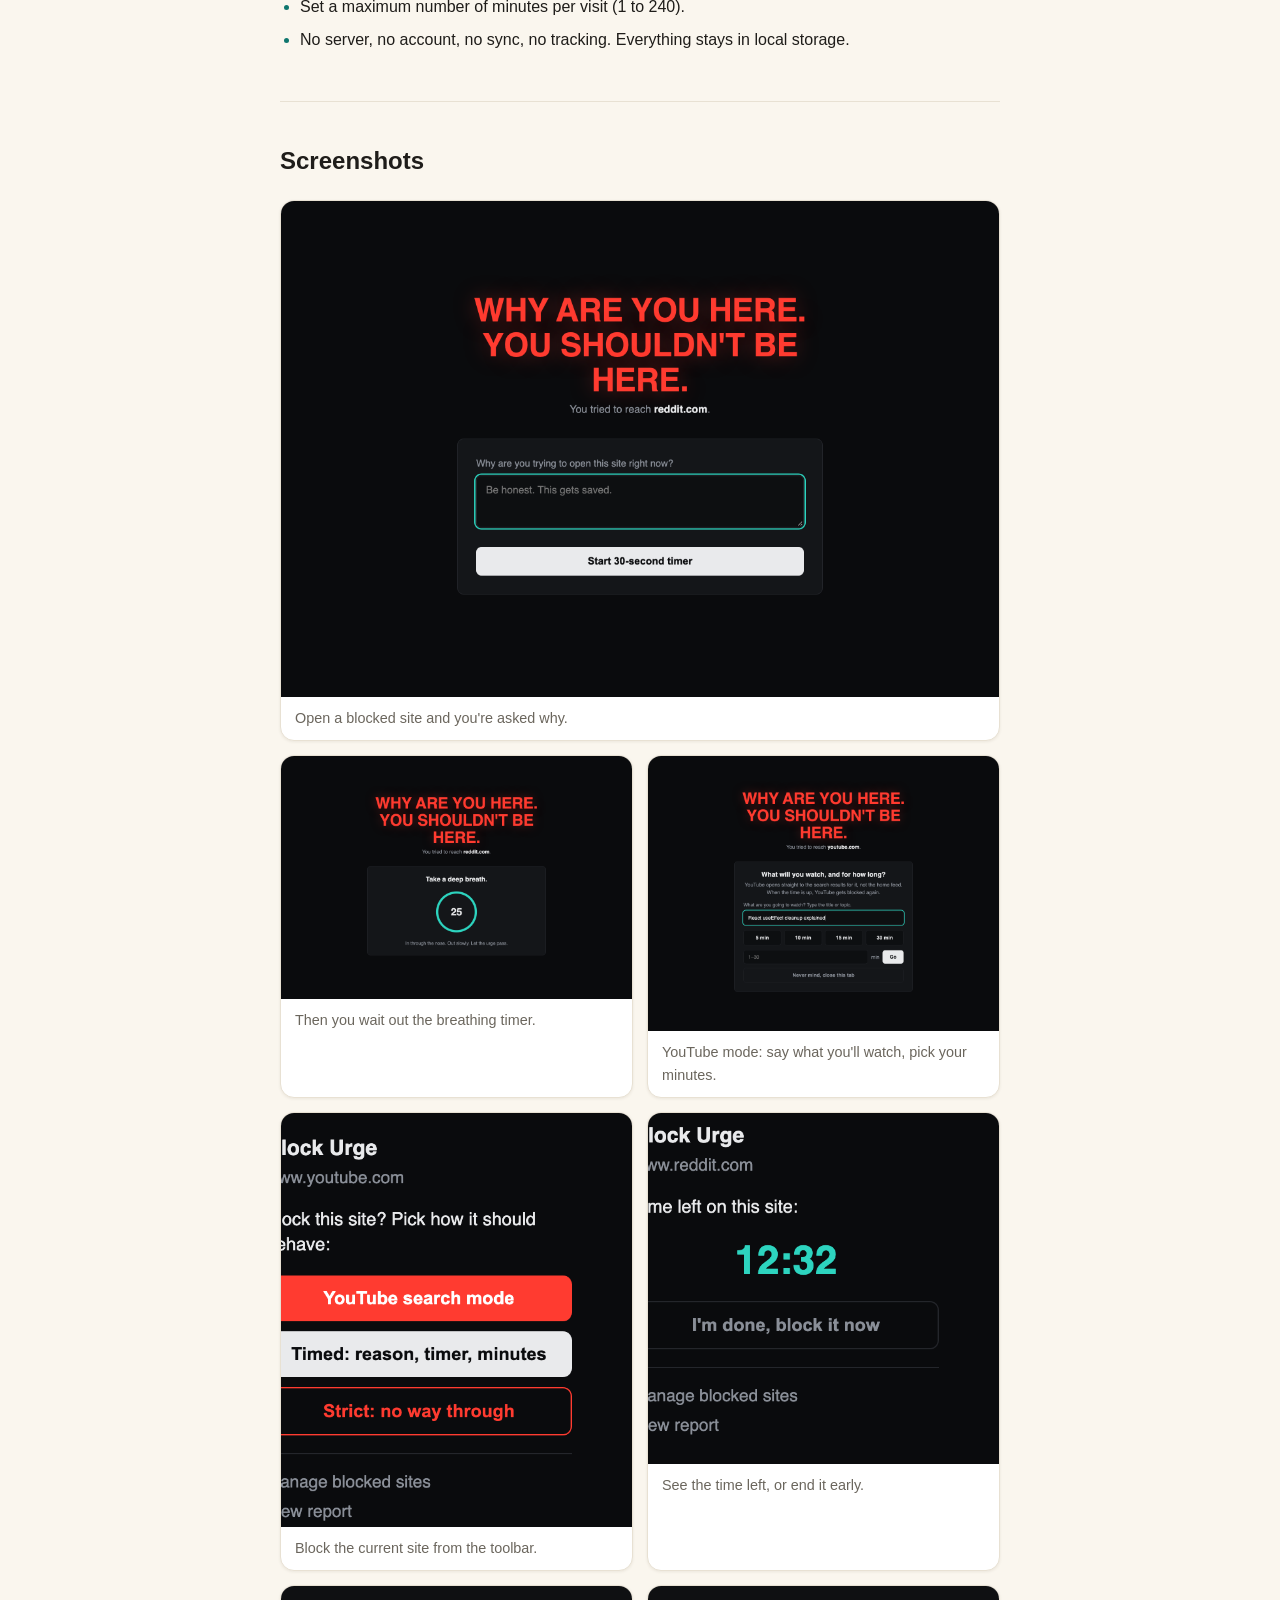
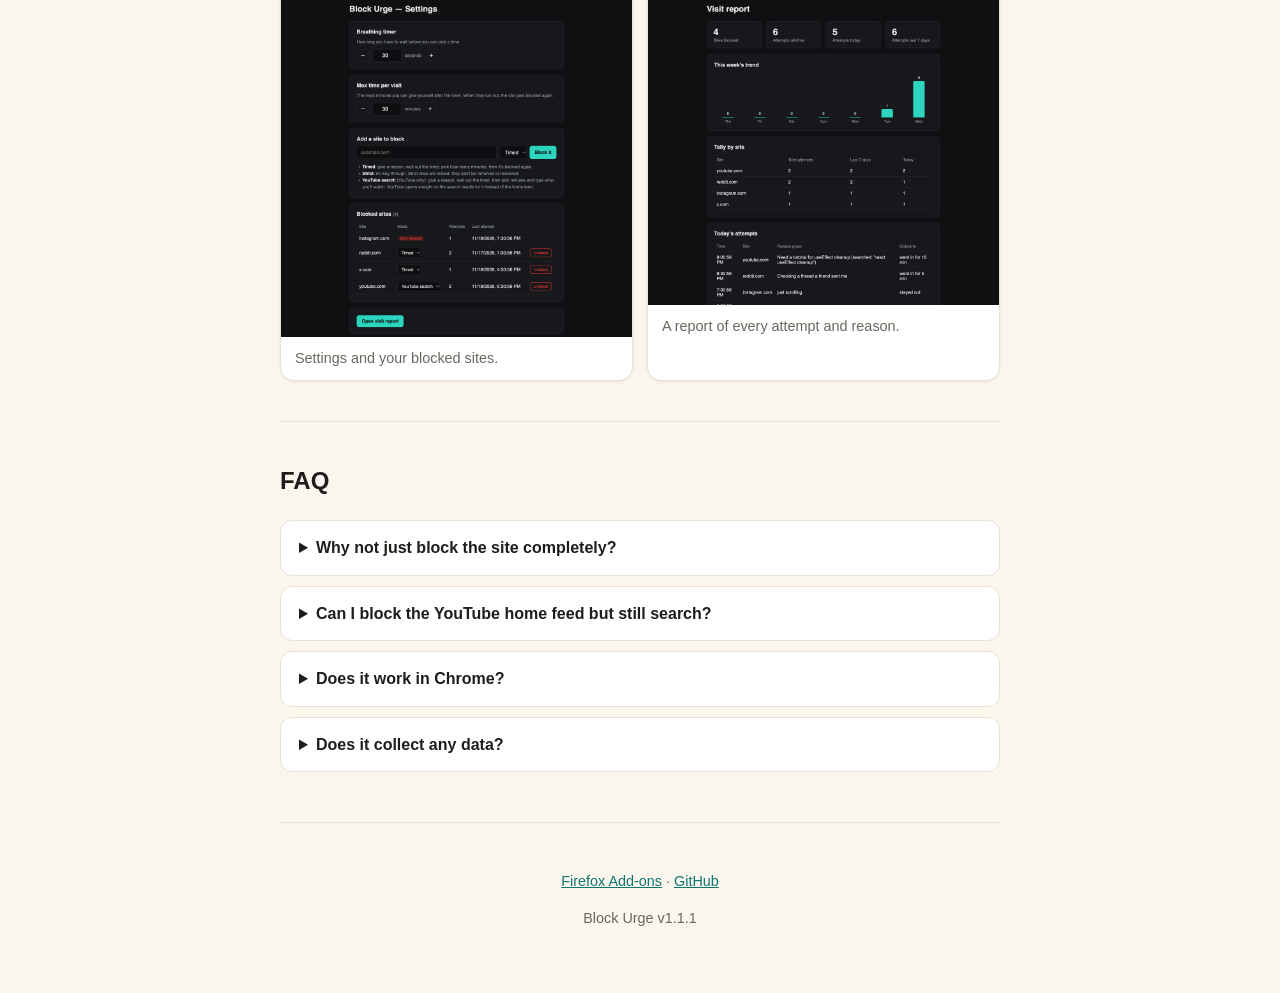
==== commit 02e4742d: "Move screenshots below Features on landing page" ====
--- a/index.html
+++ b/index.html
@@ -184,6 +184,30 @@
     </section>
 
     <section>
+      <h2>Three modes, set per site</h2>
+      <table>
+        <thead><tr><th>Mode</th><th>What happens</th></tr></thead>
+        <tbody>
+          <tr><td>Timed</td><td>Reason, timer, then the minutes you choose. Blocked again when they run out.</td></tr>
+          <tr><td>YouTube search</td><td>After the timer you type what you're going to watch. YouTube opens on the search results and skips the home feed.</td></tr>
+          <tr><td>Strict</td><td>No way through. Strict sites are locked, so you can't remove them in a weak moment.</td></tr>
+        </tbody>
+      </table>
+    </section>
+
+    <section>
+      <h2>Features</h2>
+      <ul class="features">
+        <li>Block the current site from the toolbar in one click.</li>
+        <li>Blocking <code>reddit.com</code> also covers <code>www.</code>, <code>old.</code> and every other subdomain.</li>
+        <li>See the time left on your pass, or end it early with "I'm done, block it now".</li>
+        <li>Daily and weekly report of every attempt: when, why, and whether you went in.</li>
+        <li>Set a maximum number of minutes per visit (1 to 240).</li>
+        <li>No server, no account, no sync, no tracking. Everything stays in local storage.</li>
+      </ul>
+    </section>
+
+    <section>
       <h2>Screenshots</h2>
       <div class="shots">
         <figure class="wide"><img src="screenshots/blocked-reason.png" alt="Block page asking why you're opening reddit.com" loading="lazy"><figcaption>Open a blocked site and you're asked why.</figcaption></figure>
@@ -197,30 +221,6 @@
     </section>
 
     <section>
-      <h2>Three modes, set per site</h2>
-      <table>
-        <thead><tr><th>Mode</th><th>What happens</th></tr></thead>
-        <tbody>
-          <tr><td>Timed</td><td>Reason, timer, then the minutes you choose. Blocked again when they run out.</td></tr>
-          <tr><td>YouTube search</td><td>After the timer you type what you're going to watch. YouTube opens on the search results and skips the home feed.</td></tr>
-          <tr><td>Strict</td><td>No way through. Strict sites are locked, so you can't remove them in a weak moment.</td></tr>
-        </tbody>
-      </table>
-    </section>
-
-    <section>
-      <h2>Features</h2>
-      <ul class="features">
-        <li>Block the current site from the toolbar in one click.</li>
-        <li>Blocking <code>reddit.com</code> also covers <code>www.</code>, <code>old.</code> and every other subdomain.</li>
-        <li>See the time left on your pass, or end it early with "I'm done, block it now".</li>
-        <li>Daily and weekly report of every attempt: when, why, and whether you went in.</li>
-        <li>Set a maximum number of minutes per visit (1 to 240).</li>
-        <li>No server, no account, no sync, no tracking. Everything stays in local storage.</li>
-      </ul>
-    </section>
-
-    <section>
       <h2>FAQ</h2>
       <details>
         <summary>Why not just block the site completely?</summary>
